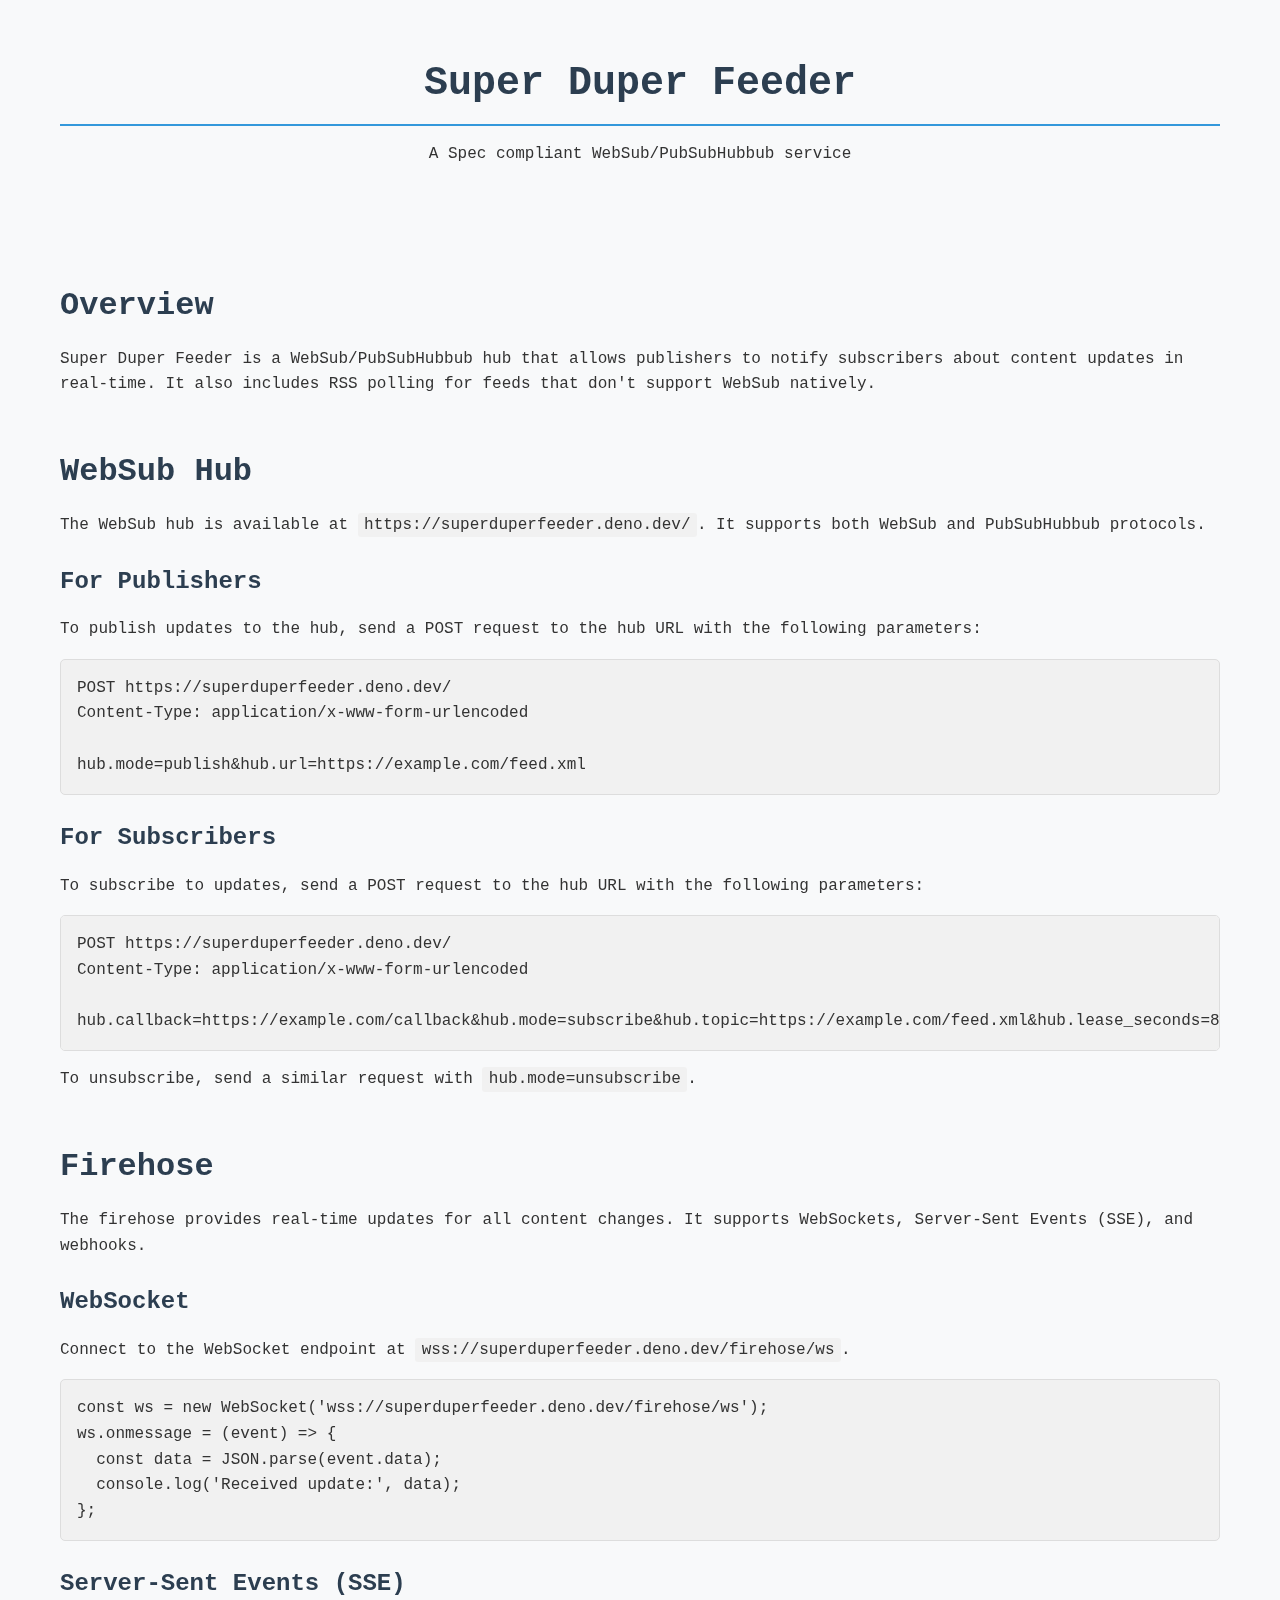
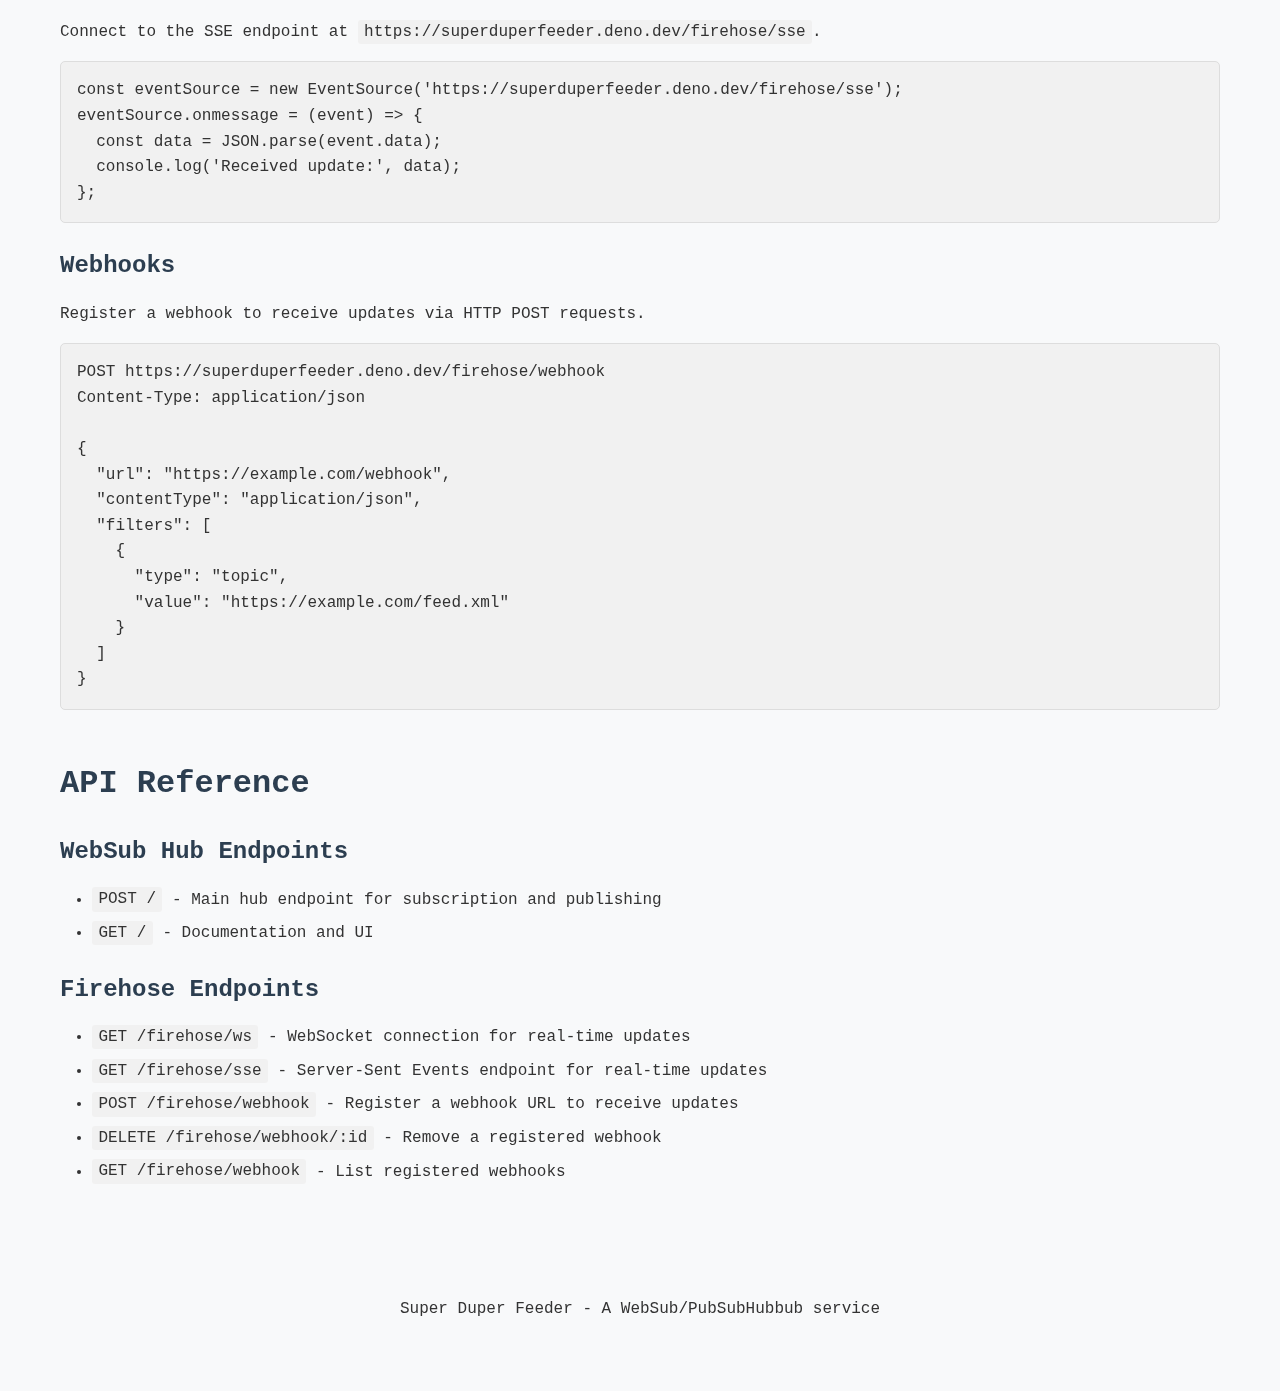
==== ui/public/index.html @ 39f9c411 "First major commit." ====
<!DOCTYPE html>
<html lang="en">

<head>
  <meta charset="UTF-8">
  <meta name="viewport" content="width=device-width, initial-scale=1.0">
  <title>Super Duper Feeder - WebSub Hub</title>
  <link rel="stylesheet" href="styles.css">
</head>

<body>
  <header>
    <h1>Super Duper Feeder</h1>
    <p>A Spec compliant WebSub/PubSubHubbub service</p>
  </header>

  <main>
    <section id="overview">
      <h2>Overview</h2>
      <p>
        Super Duper Feeder is a WebSub/PubSubHubbub hub that allows publishers to notify subscribers
        about content updates in real-time. It also includes RSS polling for feeds that don't support
        WebSub natively.
      </p>
    </section>

    <section id="websub">
      <h2>WebSub Hub</h2>
      <p>
        The WebSub hub is available at <code>https://superduperfeeder.deno.dev/</code>. It supports
        both WebSub and PubSubHubbub protocols.
      </p>

      <h3>For Publishers</h3>
      <p>
        To publish updates to the hub, send a POST request to the hub URL with the following parameters:
      </p>
      <pre><code>POST https://superduperfeeder.deno.dev/
Content-Type: application/x-www-form-urlencoded

hub.mode=publish&hub.url=https://example.com/feed.xml</code></pre>

      <h3>For Subscribers</h3>
      <p>
        To subscribe to updates, send a POST request to the hub URL with the following parameters:
      </p>
      <pre><code>POST https://superduperfeeder.deno.dev/
Content-Type: application/x-www-form-urlencoded

hub.callback=https://example.com/callback&hub.mode=subscribe&hub.topic=https://example.com/feed.xml&hub.lease_seconds=86400</code></pre>

      <p>
        To unsubscribe, send a similar request with <code>hub.mode=unsubscribe</code>.
      </p>
    </section>

    <section id="firehose">
      <h2>Firehose</h2>
      <p>
        The firehose provides real-time updates for all content changes. It supports WebSockets,
        Server-Sent Events (SSE), and webhooks.
      </p>

      <h3>WebSocket</h3>
      <p>
        Connect to the WebSocket endpoint at <code>wss://superduperfeeder.deno.dev/firehose/ws</code>.
      </p>
      <pre><code>const ws = new WebSocket('wss://superduperfeeder.deno.dev/firehose/ws');
ws.onmessage = (event) => {
  const data = JSON.parse(event.data);
  console.log('Received update:', data);
};</code></pre>

      <h3>Server-Sent Events (SSE)</h3>
      <p>
        Connect to the SSE endpoint at <code>https://superduperfeeder.deno.dev/firehose/sse</code>.
      </p>
      <pre><code>const eventSource = new EventSource('https://superduperfeeder.deno.dev/firehose/sse');
eventSource.onmessage = (event) => {
  const data = JSON.parse(event.data);
  console.log('Received update:', data);
};</code></pre>

      <h3>Webhooks</h3>
      <p>
        Register a webhook to receive updates via HTTP POST requests.
      </p>
      <pre><code>POST https://superduperfeeder.deno.dev/firehose/webhook
Content-Type: application/json

{
  "url": "https://example.com/webhook",
  "contentType": "application/json",
  "filters": [
    {
      "type": "topic",
      "value": "https://example.com/feed.xml"
    }
  ]
}</code></pre>
    </section>

    <section id="api-reference">
      <h2>API Reference</h2>

      <h3>WebSub Hub Endpoints</h3>
      <ul>
        <li><code>POST /</code> - Main hub endpoint for subscription and publishing</li>
        <li><code>GET /</code> - Documentation and UI</li>
      </ul>

      <h3>Firehose Endpoints</h3>
      <ul>
        <li><code>GET /firehose/ws</code> - WebSocket connection for real-time updates</li>
        <li><code>GET /firehose/sse</code> - Server-Sent Events endpoint for real-time updates</li>
        <li><code>POST /firehose/webhook</code> - Register a webhook URL to receive updates</li>
        <li><code>DELETE /firehose/webhook/:id</code> - Remove a registered webhook</li>
        <li><code>GET /firehose/webhook</code> - List registered webhooks</li>
      </ul>
    </section>
  </main>

  <footer>
    <p>Super Duper Feeder - A WebSub/PubSubHubbub service</p>
  </footer>
</body>

</html>
---- ui/public/styles.css ----
/* Base styles */
:root {
  --primary-color: #3498db;
  --secondary-color: #2c3e50;
  --background-color: #f8f9fa;
  --text-color: #333;
  --code-background: #f1f1f1;
  --border-color: #ddd;
}

* {
  box-sizing: border-box;
  margin: 0;
  padding: 0;
}

body {
  font-family: "SF Mono", "Menlo", "Monaco", "Courier New", monospace;
  line-height: 1.6;
  color: var(--text-color);
  background-color: var(--background-color);
  max-width: 1200px;
  margin: 0 auto;
  padding: 20px;
}

/* Typography */
h1,
h2,
h3,
h4,
h5,
h6 {
  margin-bottom: 1rem;
  color: var(--secondary-color);
}

h1 {
  font-size: 2.5rem;
  border-bottom: 2px solid var(--primary-color);
  padding-bottom: 0.5rem;
}

h2 {
  font-size: 2rem;
  margin-top: 2rem;
}

h3 {
  font-size: 1.5rem;
  margin-top: 1.5rem;
}

p {
  margin-bottom: 1rem;
}

a {
  color: var(--primary-color);
  text-decoration: none;
}

a:hover {
  text-decoration: underline;
}

/* Layout */
header,
footer {
  text-align: center;
  padding: 2rem 0;
}

main {
  padding: 2rem 0;
}

section {
  margin-bottom: 3rem;
}

/* Code blocks */
code {
  font-family: "SF Mono", "Menlo", "Monaco", "Courier New", monospace;
  background-color: var(--code-background);
  padding: 0.2rem 0.4rem;
  border-radius: 3px;
}

pre {
  background-color: var(--code-background);
  padding: 1rem;
  border-radius: 5px;
  overflow-x: auto;
  margin: 1rem 0;
  border: 1px solid var(--border-color);
}

pre code {
  background-color: transparent;
  padding: 0;
}

/* Lists */
ul,
ol {
  margin-left: 2rem;
  margin-bottom: 1rem;
}

li {
  margin-bottom: 0.5rem;
}

/* Responsive design */
@media (max-width: 768px) {
  body {
    padding: 10px;
  }

  h1 {
    font-size: 2rem;
  }

  h2 {
    font-size: 1.75rem;
  }

  h3 {
    font-size: 1.25rem;
  }
}
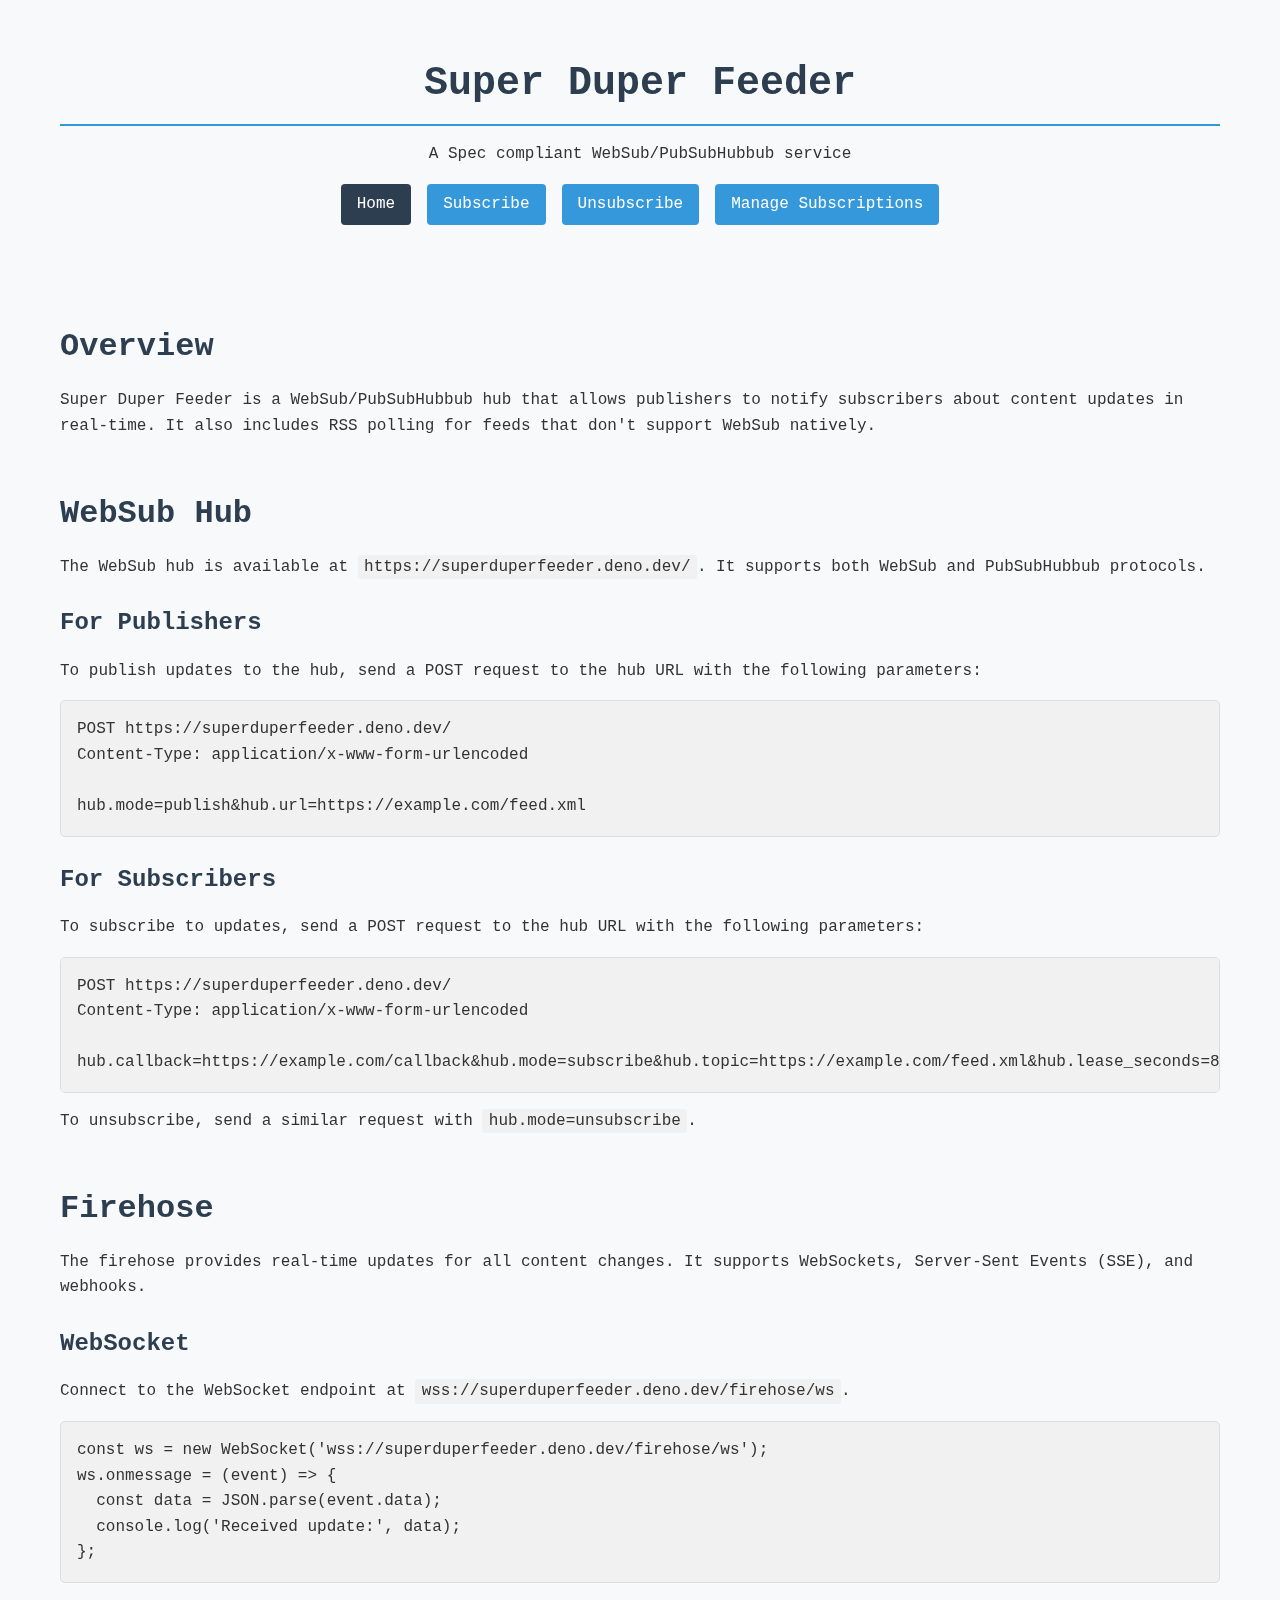
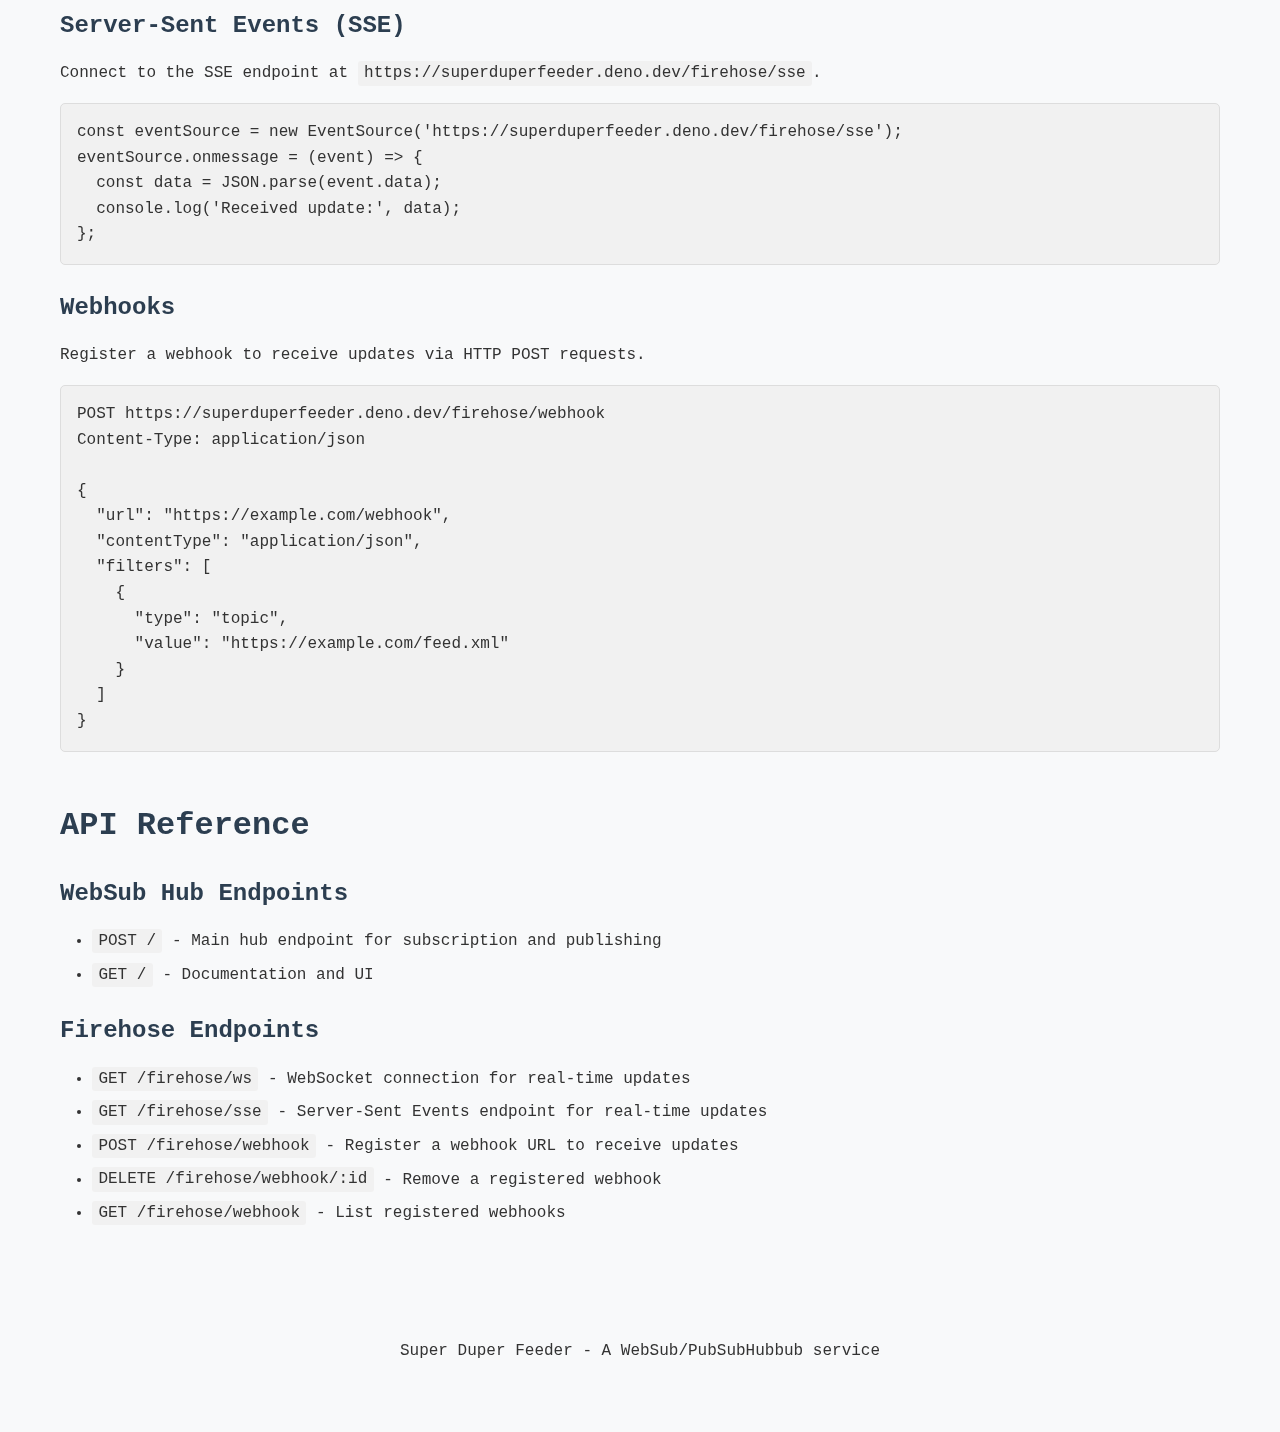
==== commit 8fe4c5f0: "Adding UI" ====
--- a/ui/public/index.html
+++ b/ui/public/index.html
@@ -12,6 +12,12 @@
   <header>
     <h1>Super Duper Feeder</h1>
     <p>A Spec compliant WebSub/PubSubHubbub service</p>
+    <nav>
+      <a href="index.html" class="active">Home</a>
+      <a href="subscribe.html">Subscribe</a>
+      <a href="unsubscribe.html">Unsubscribe</a>
+      <a href="subscriptions.html">Manage Subscriptions</a>
+    </nav>
   </header>
 
   <main>
--- a/ui/public/styles.css
+++ b/ui/public/styles.css
@@ -62,6 +62,31 @@
 
 a:hover {
   text-decoration: underline;
+}
+
+/* Navigation */
+nav {
+  margin-top: 1rem;
+  display: flex;
+  justify-content: center;
+  gap: 1rem;
+}
+
+nav a {
+  padding: 0.5rem 1rem;
+  background-color: var(--primary-color);
+  color: white;
+  border-radius: 4px;
+  transition: background-color 0.3s;
+}
+
+nav a:hover {
+  background-color: #2980b9;
+  text-decoration: none;
+}
+
+nav a.active {
+  background-color: var(--secondary-color);
 }
 
 /* Layout */
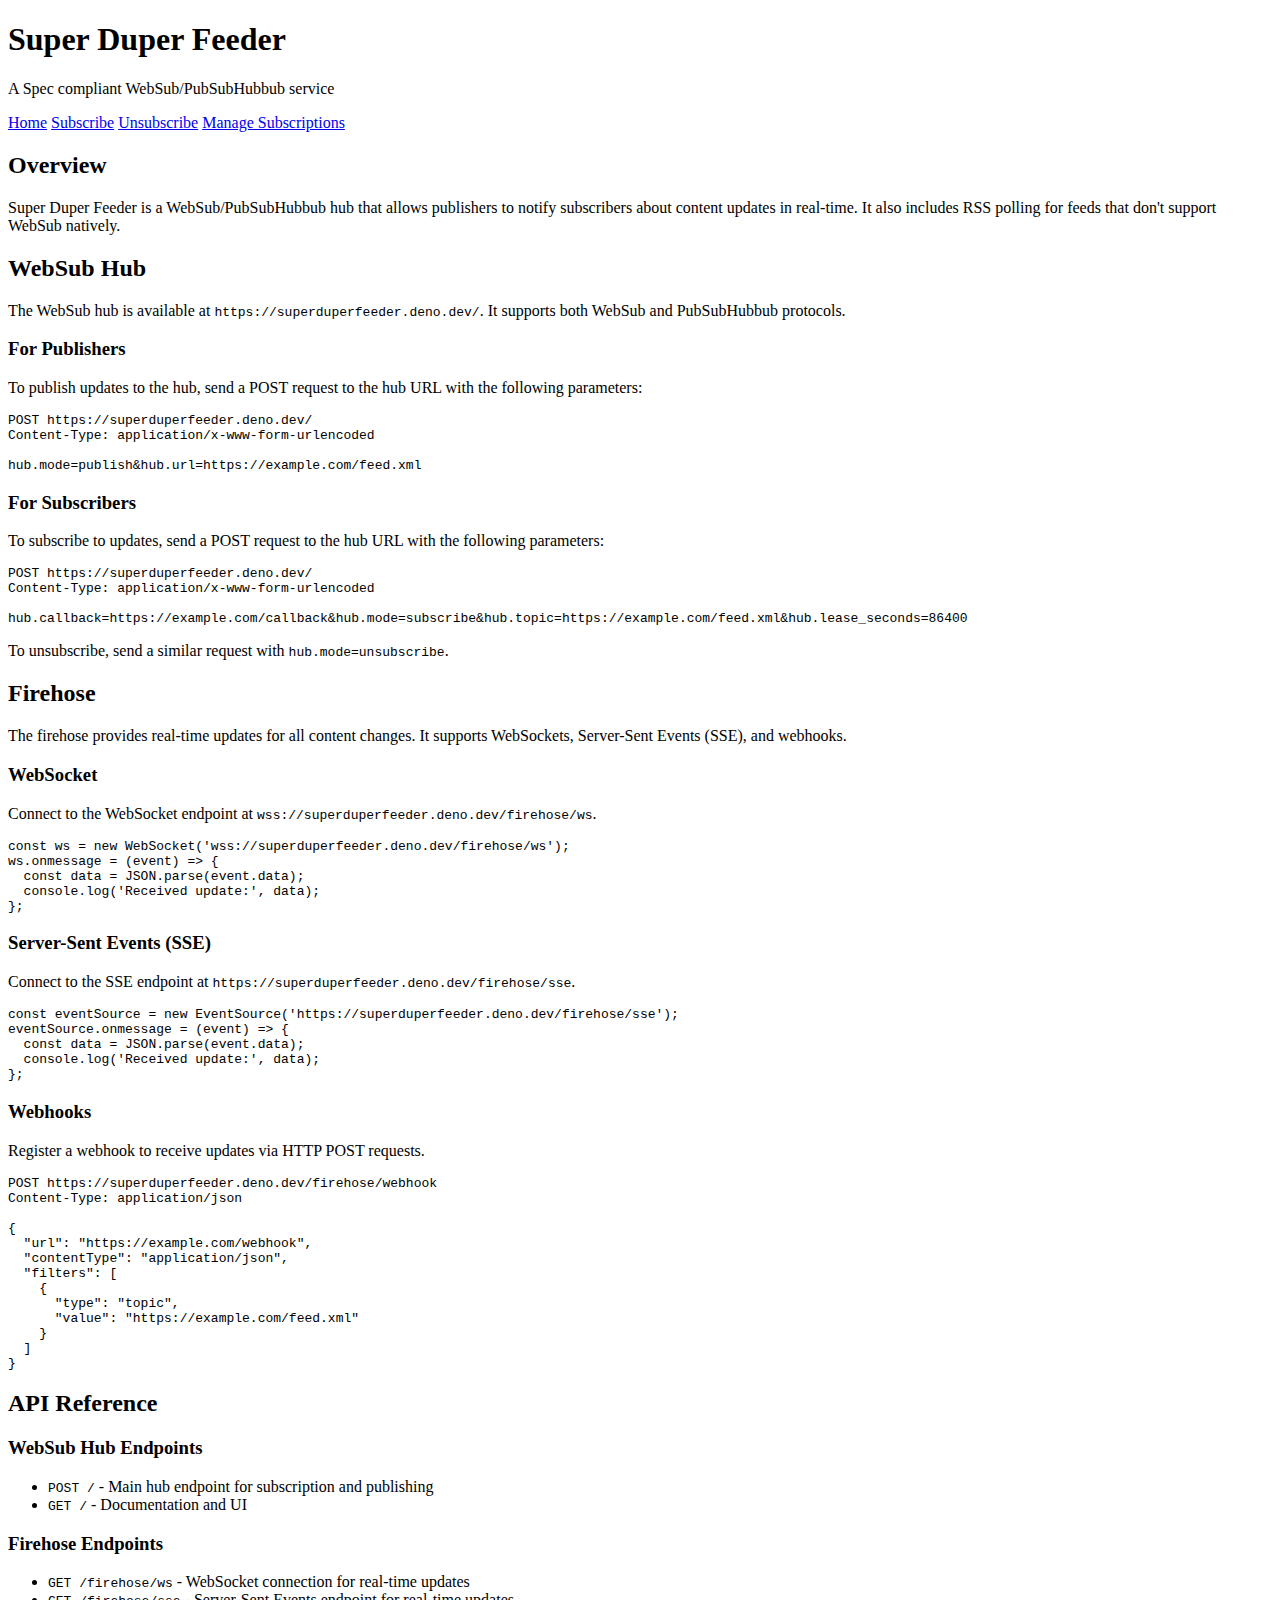
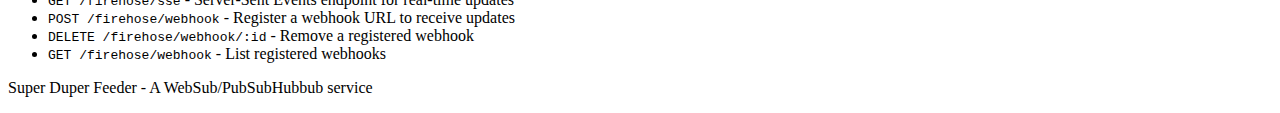
==== commit 9853fea1: "Adding ui" ====
--- a/ui/public/index.html
+++ b/ui/public/index.html
@@ -5,7 +5,7 @@
   <meta charset="UTF-8">
   <meta name="viewport" content="width=device-width, initial-scale=1.0">
   <title>Super Duper Feeder - WebSub Hub</title>
-  <link rel="stylesheet" href="styles.css">
+  <link rel="stylesheet" href="/ui/styles.css">
 </head>
 
 <body>
@@ -13,10 +13,10 @@
     <h1>Super Duper Feeder</h1>
     <p>A Spec compliant WebSub/PubSubHubbub service</p>
     <nav>
-      <a href="index.html" class="active">Home</a>
-      <a href="subscribe.html">Subscribe</a>
-      <a href="unsubscribe.html">Unsubscribe</a>
-      <a href="subscriptions.html">Manage Subscriptions</a>
+      <a href="/ui/index.html" class="active">Home</a>
+      <a href="/ui/subscribe.html">Subscribe</a>
+      <a href="/ui/unsubscribe.html">Unsubscribe</a>
+      <a href="/ui/subscriptions.html">Manage Subscriptions</a>
     </nav>
   </header>
 
